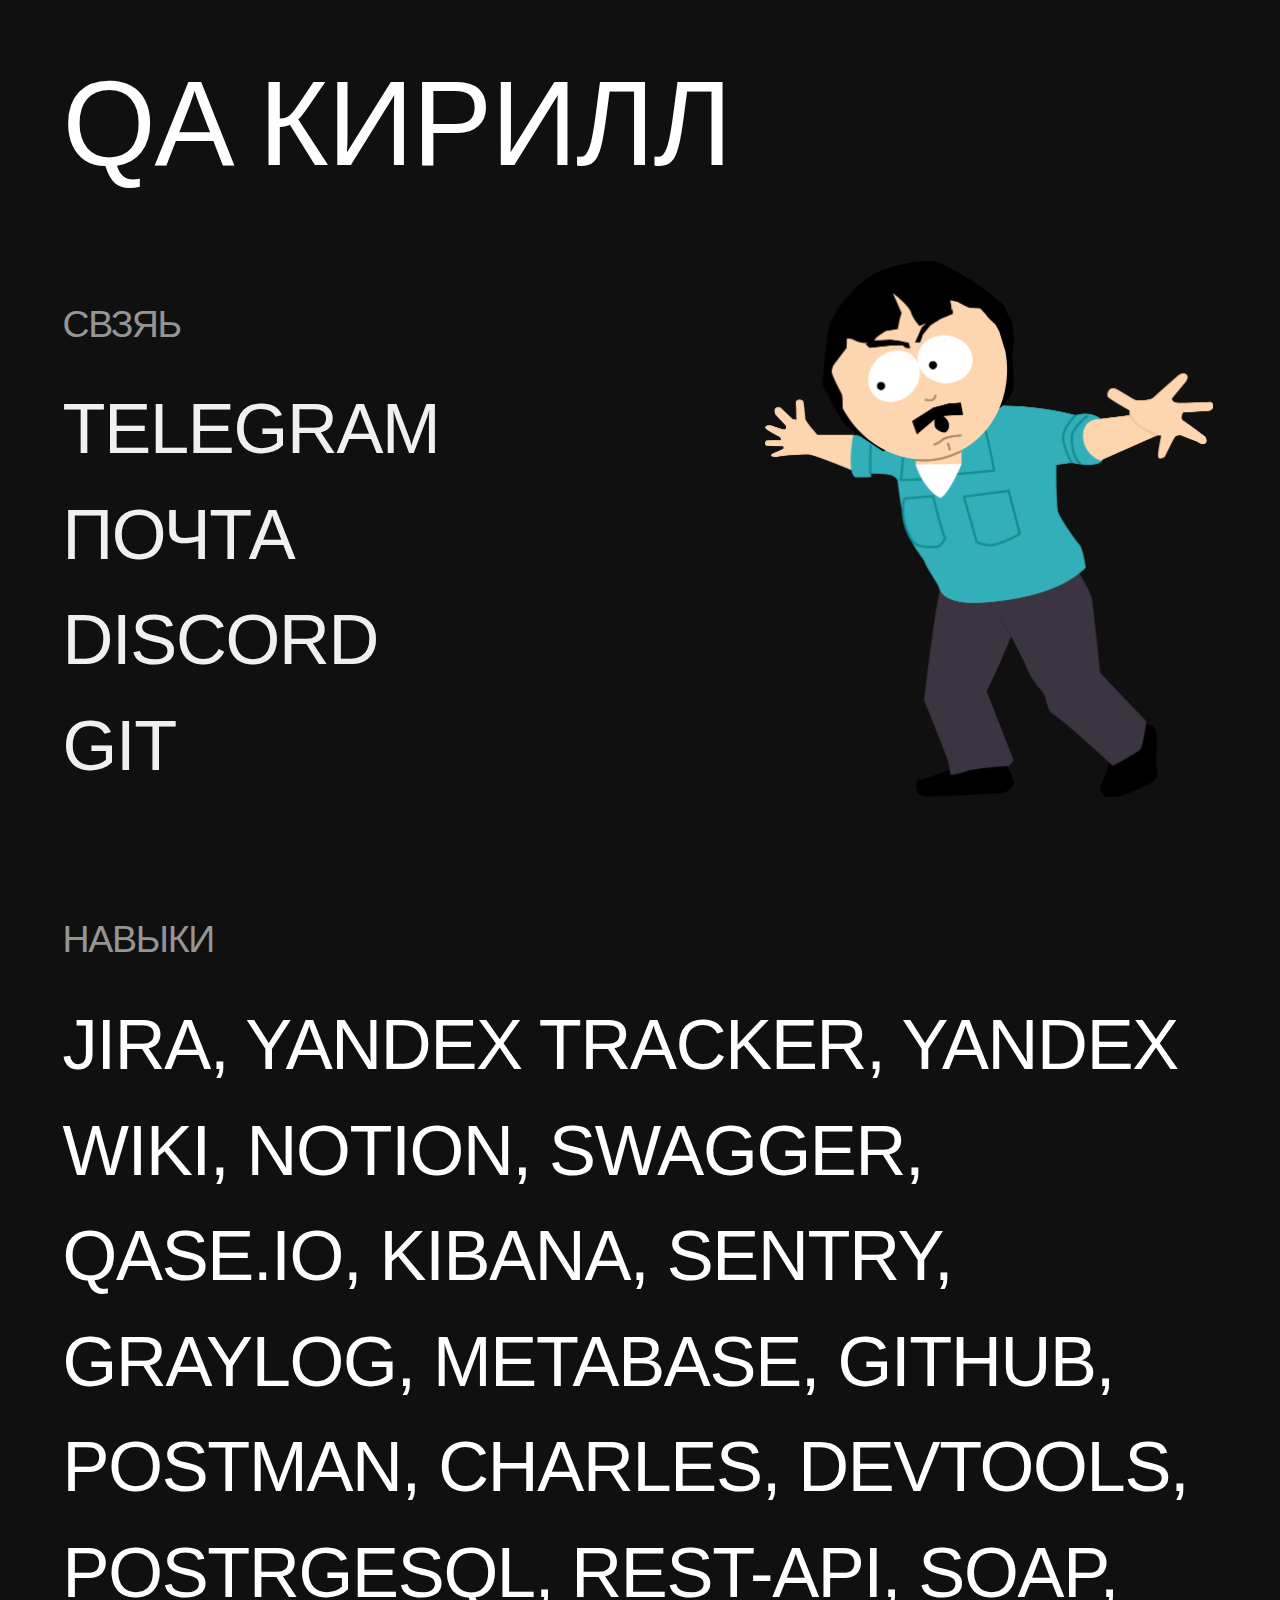
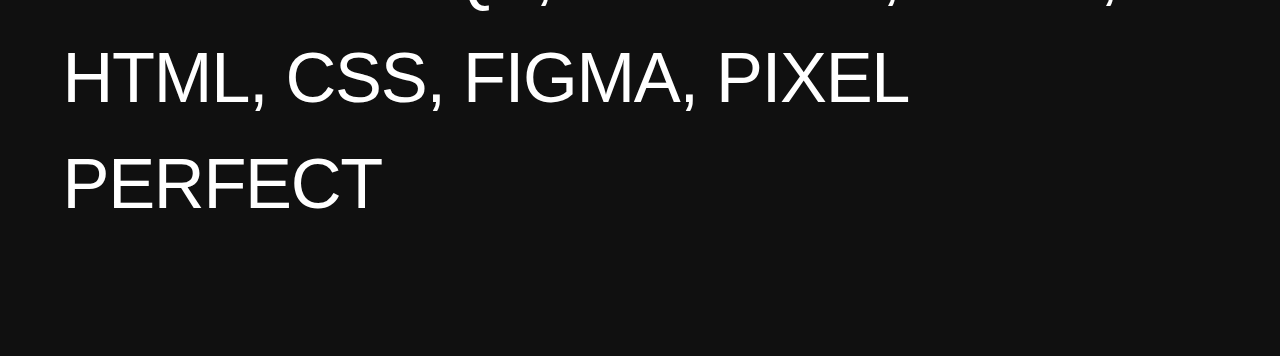
==== index.html @ 4d3844f6 "website files" ====
<!DOCTYPE html>
<html lang="en">
  <head>
    <meta charset="UTF-8" />
    <meta name="viewport" content="width=device-width, initial-scale=1" />
    <title>Кирилл Юрьевич</title>
    <link rel="icon" href="./icons/favicon.ico" type="image/x-icon" sizes="any" />
    <link rel="stylesheet" href="./css/normalize.css" />
    <link rel="stylesheet" href="./css/style.css" />
  </head>
  <body>
    <div class="name">QA Кирилл</div>
    <div class="block">
      <div class="block-title">свзяь</div>
      <div class="block-entries">
        <img class = "photo" src="./img/rendi up.png" alt="Ренди">
        <div class="entry">
          <a href="https://t.me/LAMER1613" target="_blank"> telegram</a>
        </div>
        <div class="entry">
          <a href="mailto:19palindrom91@gmail.com">почта</a>
        </div>
        <div class="entry">
          <a href="https://discordapp.com/users/246329356874416128/" target="_blank">DISCORD</a>
        </div>
        <div class="entry">
          <a href="https://lamer1613.github.io/" target="_blank">git</a>
        </div>
      </div>
    </div>

    <div class="block">
      <div class="block-title">навыки</div>
      <div class="entry">Jira, yandex tracker, yandex wiki, Notion,
      swagger, qase.io, kibana, sentry, graylog, metabase, github, postman, 
      charles, devtools, postrgesql, REST-API, SOAP, HTML, CSS, figma, Pixel perfect
      </div>
    </div>
  </body>
</html>
---- css/style.css ----
@import url(https://allfont.ru/allfont.css?fonts=micra);
* {
  margin: 0;
  padding: 0;
  box-sizing: border-box;
  text-transform: uppercase;
}
.photo{
  float: right;
	display: block;
	width: 35vw;
	margin: 5px;
  margin-top: -10%;
}


:root {
  --text-color: #f0f0f0;
  --gray-color: rgba(240, 240, 240, 0.6);
  --background-color: #101010;
}

html {
  cursor: url("/src/img/cat_default.png") 40 45, auto;
}

body {
  padding: 10vw 3.333vw;
  padding-bottom: 13.333vw;
  font-family: 'Micra', arial;
  font-weight: 400;
  letter-spacing: -0.1vw;
  background-color: var(--background-color);
  color: white;
}

.name {
  font-size: 12.778vw;
  line-height: 100%;
}

.block {
  margin-top: 13.333vw;
}

.block-title {
  color: rgba(240, 240, 240, 0.6);
  line-height: 5.208vw;
  font-size: 4.444vw;
  margin-bottom: 3.333vw;
}

.entry {
  line-height: 7.814vw;
  font-size: 5.5vw;
  margin-bottom: 1.667vw;
}

a {
  text-decoration: none;
  color: var(--text-color);

  cursor: url("/src/img/cat_link.png") 40 45, auto;
}

a:hover {
  color: var(--gray-color);
}


@media screen and (min-width: 1024px) {
  body {
    padding: 4.883vw;
    padding-bottom: 9.375vw;
  }

  .name {
    font-size: 9.375vw;
  }

  .block {
    margin-top: 9.375vw;
  }

  .block-title {
    line-height: 3.434vw;
    font-size: 2.93vw;
    margin-bottom: 2.344vw;
  }

  .entry {
    line-height: 8.24vw;
    font-size: 5.5vw;
    margin-bottom: 0;
  }
}


@media screen and (min-width: 1440px) {
  body {
    padding: 3.472vw;
    padding-bottom: 8.333vw;
  }

  .name {
    font-size: 8vw;
    margin-bottom: 1.667vw;
  }

  .block {
    margin-top: 8.333vw;
  }

  .block-title {
    line-height: 3.906vw;
    font-size: 3.333vw;
    margin-bottom: 2.5vw;
  }

  .entry {
    line-height: 7.813vw;
    font-size: 5.5vw;
  }
}
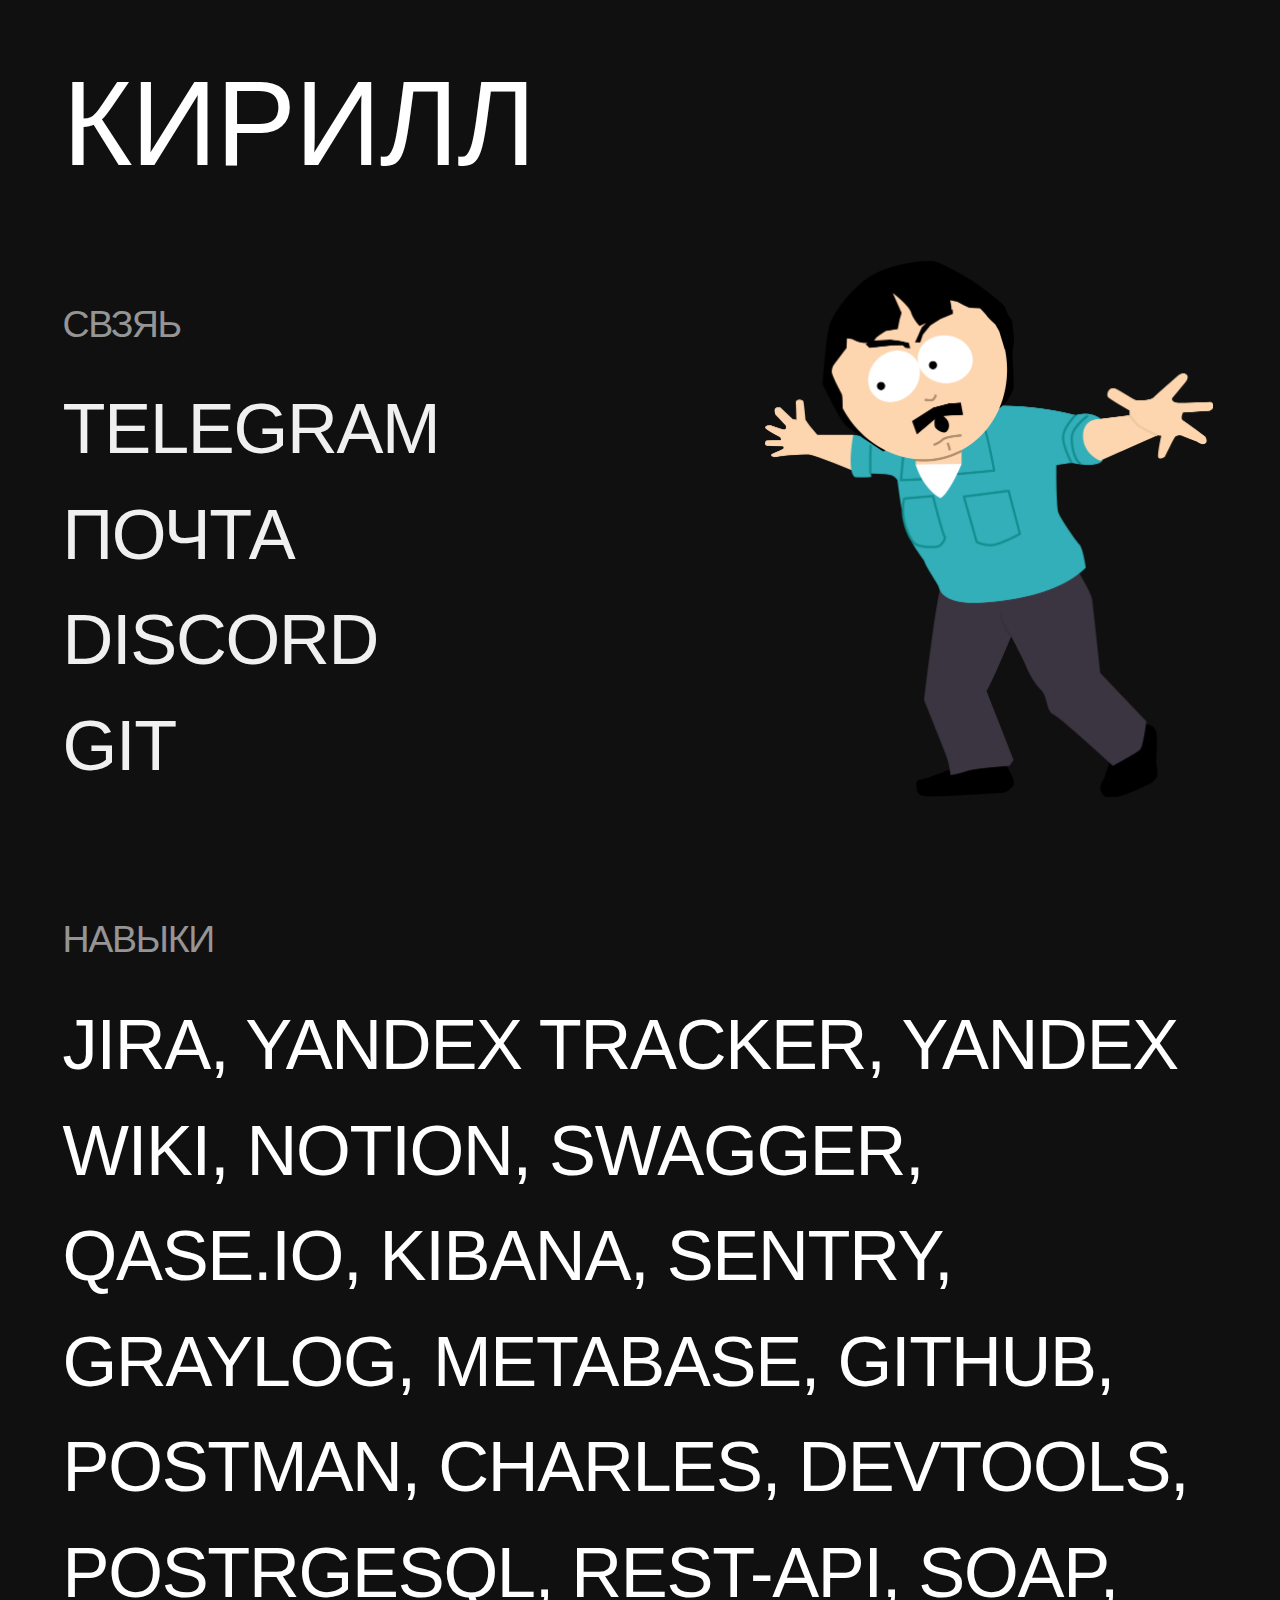
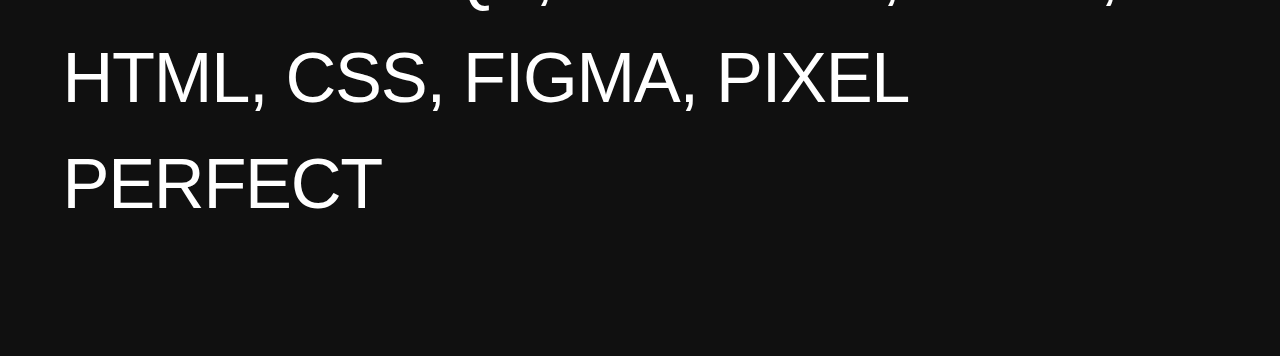
==== commit e20428ef: "Update index.html" ====
--- a/index.html
+++ b/index.html
@@ -3,17 +3,21 @@
   <head>
     <meta charset="UTF-8" />
     <meta name="viewport" content="width=device-width, initial-scale=1" />
+    <link href="https://allfont.ru/allfont.css?fonts=micra" rel="stylesheet" type="text/css" />
+
+  
     <title>Кирилл Юрьевич</title>
-    <link rel="icon" href="./icons/favicon.ico" type="image/x-icon" sizes="any" />
-    <link rel="stylesheet" href="./css/normalize.css" />
-    <link rel="stylesheet" href="./css/style.css" />
+    <link rel="icon" href="./favicon.ico" type="image/x-icon" sizes="any" />
+    <link rel="stylesheet" href="./normalize.css" />
+    <link rel="stylesheet" href="./style.css" />
   </head>
   <body>
-    <div class="name">QA Кирилл</div>
+    <div class="name"> Кирилл</div>
+
     <div class="block">
       <div class="block-title">свзяь</div>
       <div class="block-entries">
-        <img class = "photo" src="./img/rendi up.png" alt="Ренди">
+        <img class = "photo" src="./rendi up.png" alt="Ренди">
         <div class="entry">
           <a href="https://t.me/LAMER1613" target="_blank"> telegram</a>
         </div>
@@ -24,7 +28,7 @@
           <a href="https://discordapp.com/users/246329356874416128/" target="_blank">DISCORD</a>
         </div>
         <div class="entry">
-          <a href="https://lamer1613.github.io/" target="_blank">git</a>
+          <a href="https://github.com/LAMER1613" target="_blank">git</a>
         </div>
       </div>
     </div>
--- a/style.css
+++ b/style.css
@@ -0,0 +1,124 @@
+@import url(https://allfont.ru/allfont.css?fonts=micra);
+* {
+  margin: 0;
+  padding: 0;
+  box-sizing: border-box;
+  text-transform: uppercase;
+}
+.photo{
+  float: right;
+	display: block;
+	width: 35vw;
+	margin: 5px;
+  margin-top: -10%;
+}
+
+
+:root {
+  --text-color: #f0f0f0;
+  --gray-color: rgba(240, 240, 240, 0.6);
+  --background-color: #101010;
+}
+
+html {
+  cursor: url("./cat_default.png") 40 45, auto;
+}
+
+body {
+  padding: 10vw 3.333vw;
+  padding-bottom: 13.333vw;
+  font-family: 'Micra', arial;
+  font-weight: 400;
+  letter-spacing: -0.1vw;
+  background-color: var(--background-color);
+  color: white;
+}
+
+.name {
+  font-size: 12.778vw;
+  line-height: 100%;
+}
+
+.block {
+  margin-top: 13.333vw;
+}
+
+.block-title {
+  color: rgba(240, 240, 240, 0.6);
+  line-height: 5.208vw;
+  font-size: 4.444vw;
+  margin-bottom: 3.333vw;
+}
+
+.entry {
+  line-height: 7.814vw;
+  font-size: 5.5vw;
+  margin-bottom: 1.667vw;
+}
+
+a {
+  text-decoration: none;
+  color: var(--text-color);
+
+  cursor: url("./cat_link.png") 40 45, auto;
+}
+
+a:hover {
+  color: var(--gray-color);
+}
+
+
+@media screen and (min-width: 1024px) {
+  body {
+    padding: 4.883vw;
+    padding-bottom: 9.375vw;
+  }
+
+  .name {
+    font-size: 9.375vw;
+  }
+
+  .block {
+    margin-top: 9.375vw;
+  }
+
+  .block-title {
+    line-height: 3.434vw;
+    font-size: 2.93vw;
+    margin-bottom: 2.344vw;
+  }
+
+  .entry {
+    line-height: 8.24vw;
+    font-size: 5.5vw;
+    margin-bottom: 0;
+  }
+}
+
+
+@media screen and (min-width: 1440px) {
+  body {
+    padding: 3.472vw;
+    padding-bottom: 8.333vw;
+  }
+
+  .name {
+    font-size: 8vw;
+    margin-bottom: 1.667vw;
+  }
+
+  .block {
+    margin-top: 8.333vw;
+  }
+
+  .block-title {
+    line-height: 3.906vw;
+    font-size: 3.333vw;
+    margin-bottom: 2.5vw;
+  }
+
+  .entry {
+    line-height: 7.813vw;
+    font-size: 5.5vw;
+  }
+}
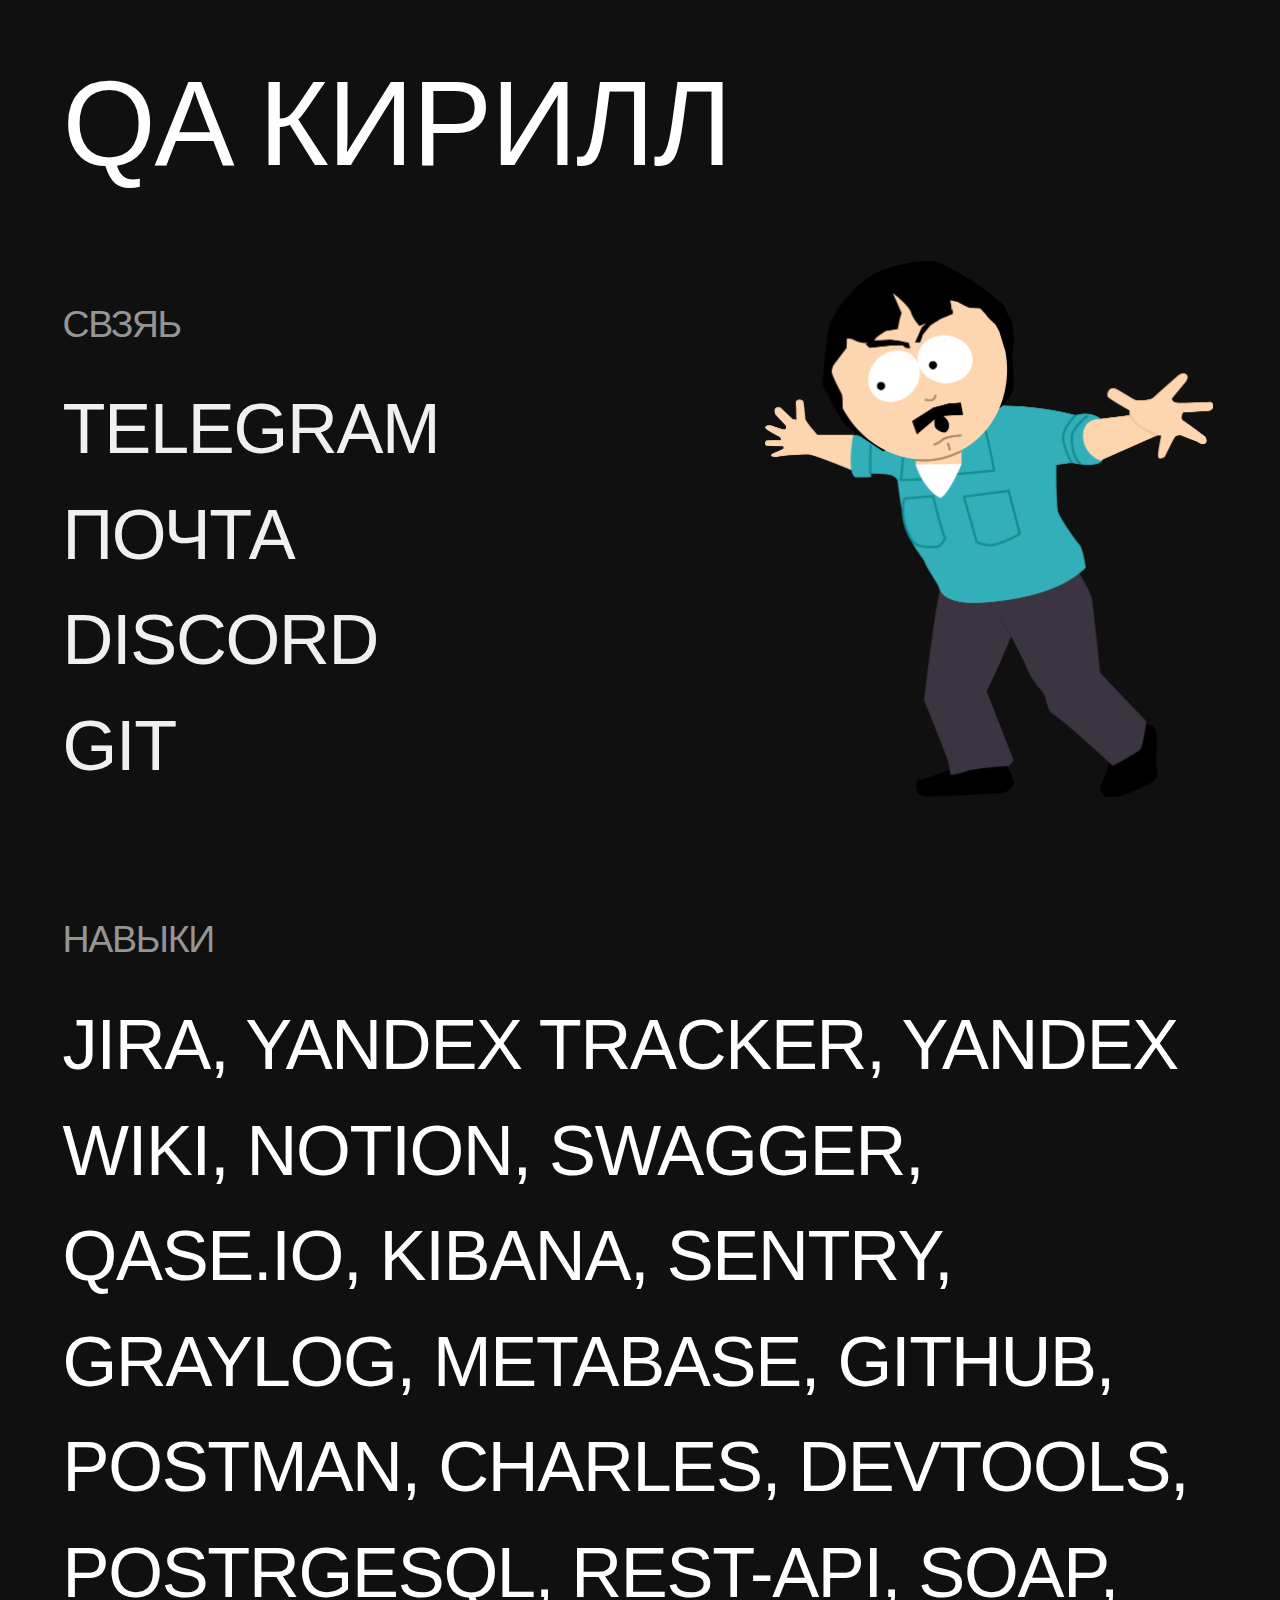
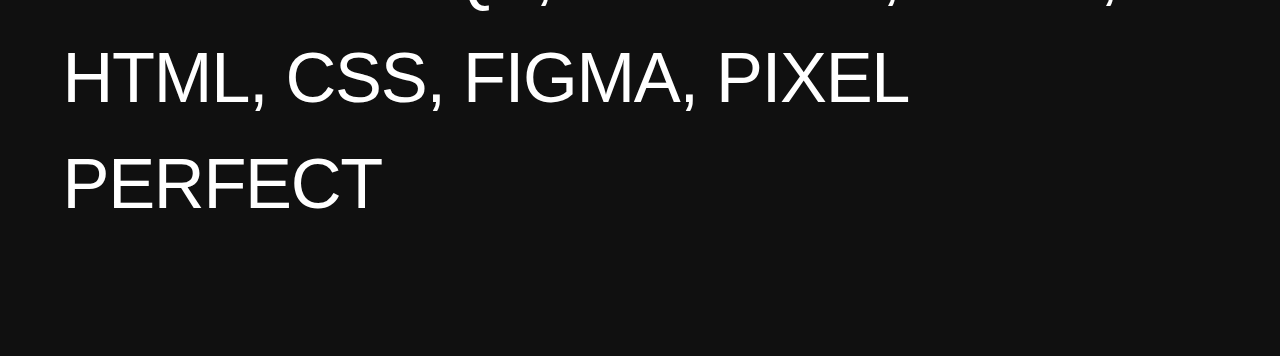
==== commit 2e75155d: "Update index.html" ====
--- a/index.html
+++ b/index.html
@@ -12,7 +12,7 @@
     <link rel="stylesheet" href="./style.css" />
   </head>
   <body>
-    <div class="name"> Кирилл</div>
+    <div class="name">QA Кирилл</div>
 
     <div class="block">
       <div class="block-title">свзяь</div>
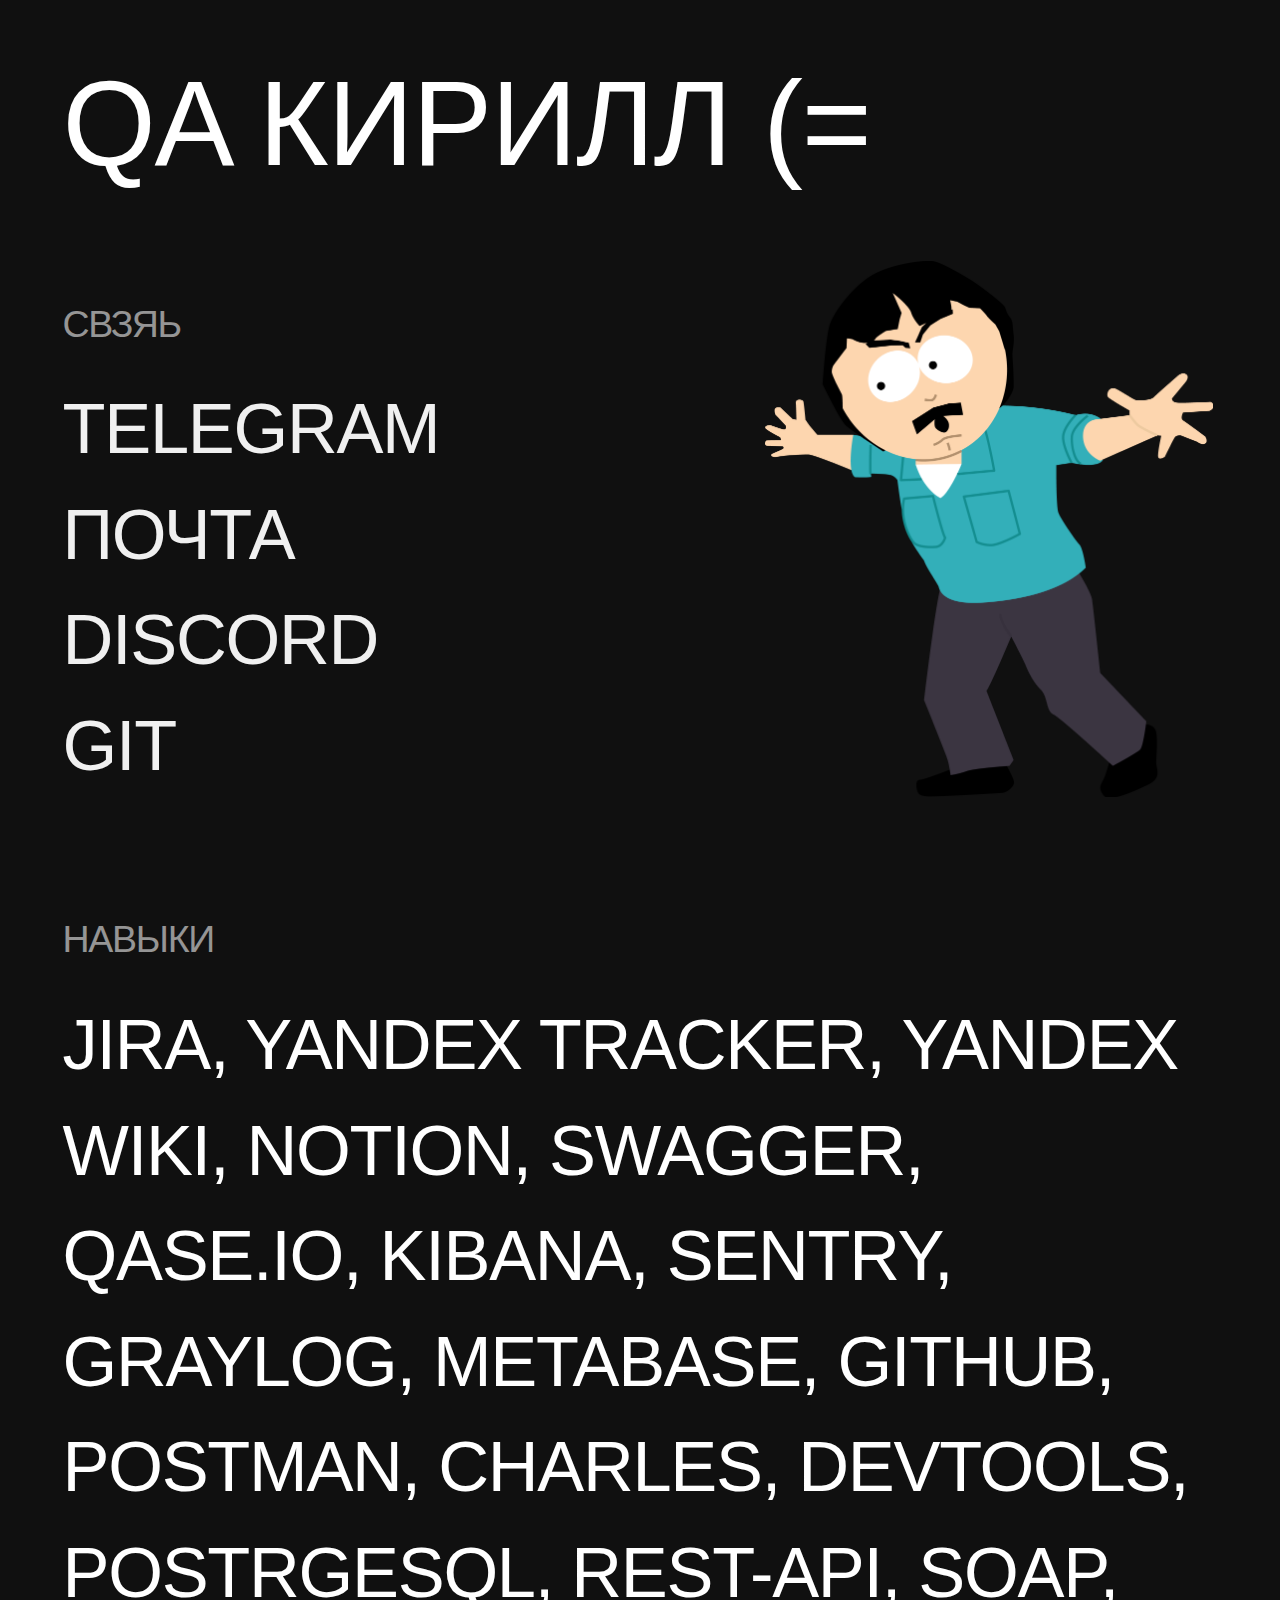
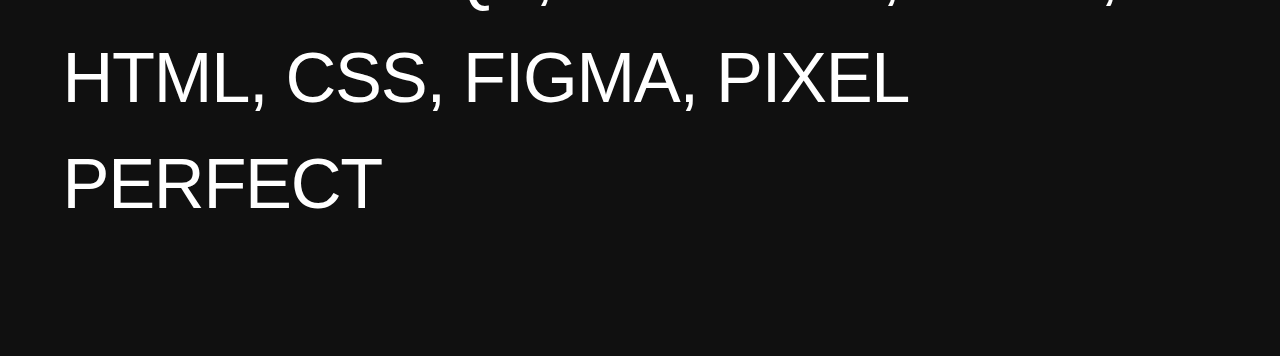
==== commit 6922634b: "smile_add" ====
--- a/index.html
+++ b/index.html
@@ -7,12 +7,13 @@
 
   
     <title>Кирилл Юрьевич</title>
-    <link rel="icon" href="./favicon.ico" type="image/x-icon" sizes="any" />
+    <!-- <link rel="icon" href="./favicon.ico" type="image/x-icon" sizes="any" /> -->
     <link rel="stylesheet" href="./normalize.css" />
     <link rel="stylesheet" href="./style.css" />
   </head>
+  <link rel="shortcut icon" href="./fav.jpg" type="image/x-icon">
   <body>
-    <div class="name">QA Кирилл</div>
+    <div class="name">QA Кирилл (=</div>
 
     <div class="block">
       <div class="block-title">свзяь</div>
